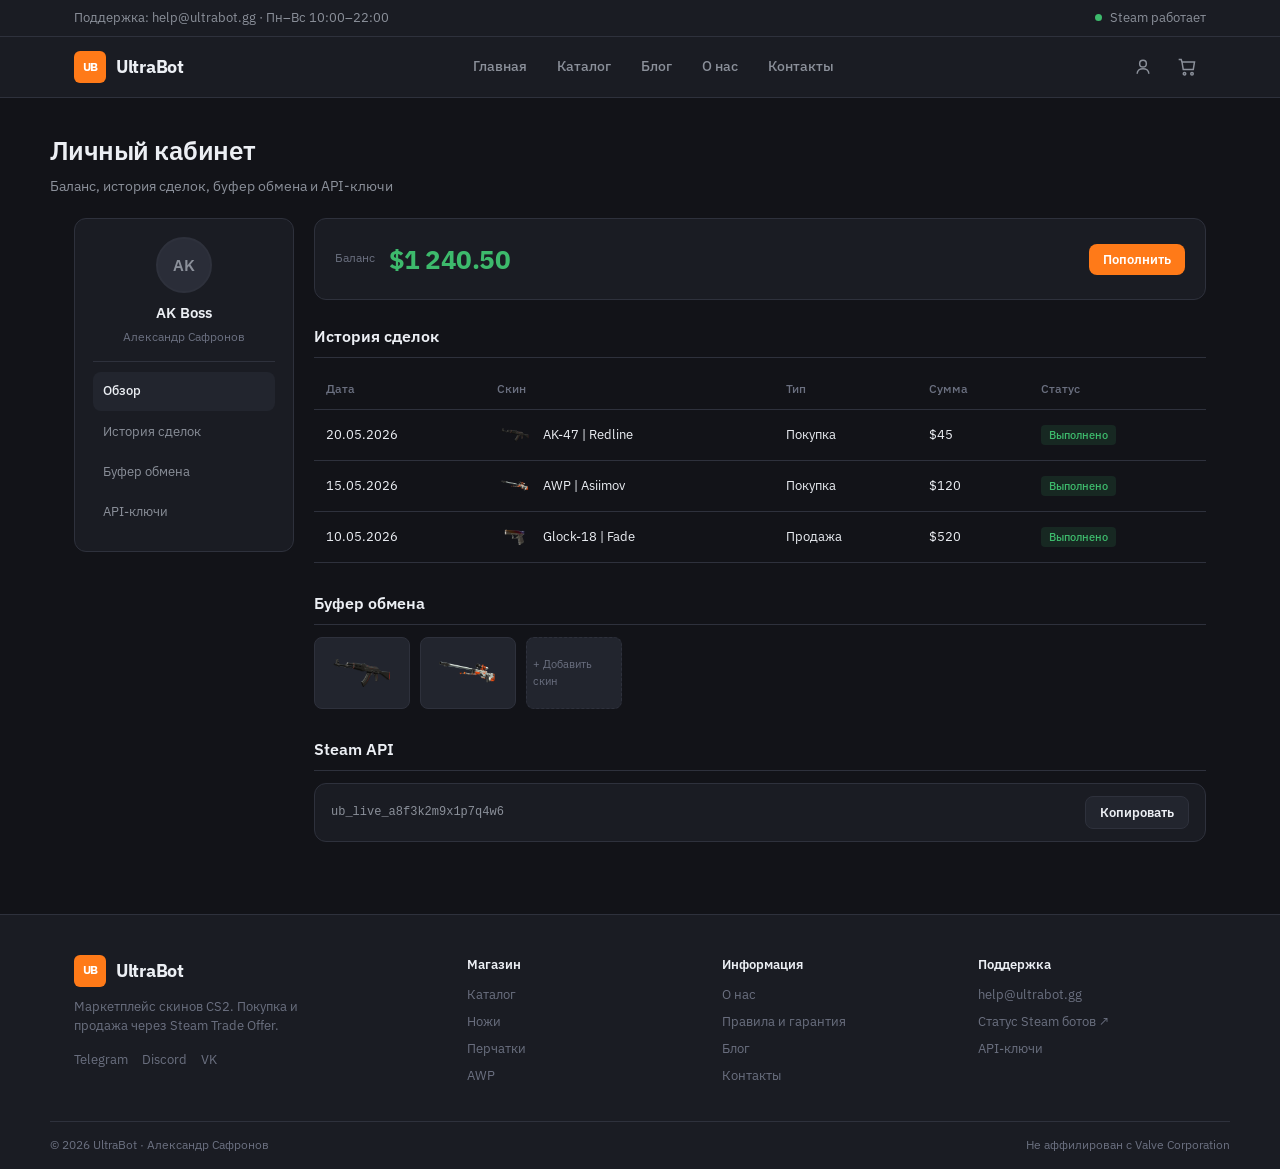
==== account.html @ 22d4b92a "Add UltraBot CS2 marketplace site (lab 3)" ====
<!DOCTYPE html>
<html lang="ru">
<head>
  <meta charset="UTF-8">
  <meta name="viewport" content="width=device-width, initial-scale=1.0">
  <title>Личный кабинет | UltraBot</title>
  <link rel="stylesheet" href="css/style.css">
</head>
<body>
  <div id="site-header"></div>

  <div class="container page-header">
    <h1>Личный кабинет</h1>
    <p>Баланс, история сделок, буфер обмена и API-ключи</p>
  </div>

  <div class="container" id="accountContent"></div>

  <div id="site-footer"></div>
  <script src="js/data.js"></script>
  <script src="js/main.js"></script>
  <script>initLayout("account"); initAccount();</script>
</body>
</html>
---- css/style.css ----
@import url("https://fonts.googleapis.com/css2?family=IBM+Plex+Sans:wght@400;500;600;700&display=swap");

:root {
  --bg: #121318;
  --bg2: #1a1c23;
  --bg3: #22252e;
  --bg4: #2a2d38;
  --border: #2e313c;
  --border-light: #3a3d4a;
  --text: #eceff4;
  --muted: #8b909a;
  --muted2: #6b7080;
  --accent: #ff7a18;
  --accent-hover: #ff9142;
  --accent-soft: rgba(255, 122, 24, 0.12);
  --green: #3dba6c;
  --green-soft: rgba(61, 186, 108, 0.12);
  --danger: #e05252;
  --radius: 8px;
  --radius-lg: 12px;
  --font: "IBM Plex Sans", "Segoe UI", system-ui, sans-serif;
  --shadow: 0 1px 2px rgba(0, 0, 0, 0.25);
  --shadow-md: 0 4px 16px rgba(0, 0, 0, 0.35);
}

*, *::before, *::after { box-sizing: border-box; margin: 0; padding: 0; }

html { scroll-behavior: smooth; }

body {
  font-family: var(--font);
  background: var(--bg);
  color: var(--text);
  min-height: 100vh;
  line-height: 1.55;
  font-size: 15px;
  -webkit-font-smoothing: antialiased;
}

a { color: inherit; text-decoration: none; transition: color 0.15s, border-color 0.15s, background 0.15s; }
a:hover { color: var(--accent); }

.container { max-width: 1180px; margin: 0 auto; padding: 0 24px; }

/* Top bar */
.topbar {
  background: var(--bg2);
  border-bottom: 1px solid var(--border);
  font-size: 13px;
  color: var(--muted);
}
.topbar-inner {
  display: flex; align-items: center; justify-content: space-between;
  height: 36px; gap: 16px;
}
.topbar a { color: var(--muted); }
.topbar a:hover { color: var(--text); }
.topbar-status { display: flex; align-items: center; gap: 8px; }
.status-dot {
  width: 7px; height: 7px; border-radius: 50%; background: var(--green);
}

/* Header */
.header {
  position: sticky; top: 0; z-index: 100;
  background: var(--bg2);
  border-bottom: 1px solid var(--border);
}

.header-inner {
  display: flex; align-items: center; justify-content: space-between;
  height: 60px; gap: 20px;
}

.logo {
  display: flex; align-items: center; gap: 10px;
  font-size: 18px; font-weight: 700; color: var(--text); flex-shrink: 0;
}
.logo-mark {
  width: 32px; height: 32px; border-radius: 6px;
  background: var(--accent); color: #fff;
  display: flex; align-items: center; justify-content: center;
  font-size: 12px; font-weight: 700; letter-spacing: -0.5px;
}
.logo-text { letter-spacing: -0.3px; }

.nav { display: flex; gap: 2px; }
.nav-link {
  padding: 8px 14px; border-radius: 6px;
  color: var(--muted); font-size: 14px; font-weight: 500;
}
.nav-link:hover { color: var(--text); background: var(--bg3); }
.nav-link.active { color: var(--text); background: var(--bg3); }

.header-actions { display: flex; align-items: center; gap: 6px; }
.btn-icon {
  width: 38px; height: 38px; display: flex; align-items: center; justify-content: center;
  border-radius: 6px; background: transparent; border: none;
  color: var(--muted); position: relative; cursor: pointer;
}
.btn-icon:hover { background: var(--bg3); color: var(--text); }
.btn-icon svg { width: 20px; height: 20px; }

.cart-badge {
  position: absolute; top: 2px; right: 2px;
  background: var(--accent); color: #fff; font-size: 10px; font-weight: 600;
  min-width: 16px; height: 16px; border-radius: 8px; padding: 0 4px;
  display: flex; align-items: center; justify-content: center;
}
.cart-badge[hidden] { display: none; }

.burger {
  display: none; background: none; border: none;
  color: var(--text); font-size: 22px; cursor: pointer; padding: 4px;
}
.mobile-nav {
  display: none; flex-direction: column; padding: 8px 24px 16px;
  border-top: 1px solid var(--border); background: var(--bg2);
}
.mobile-nav a {
  padding: 12px 0; color: var(--muted); font-size: 14px;
  border-bottom: 1px solid var(--border);
}
.mobile-nav.open { display: flex; }

/* Buttons */
.btn {
  display: inline-flex; align-items: center; justify-content: center; gap: 8px;
  padding: 10px 20px; border-radius: var(--radius); border: none;
  font-family: inherit; font-size: 14px; font-weight: 600; cursor: pointer;
  transition: background 0.15s, opacity 0.15s;
}
.btn-buy { background: var(--accent); color: #fff; }
.btn-buy:hover { background: var(--accent-hover); }
.btn-ghost {
  background: var(--bg3); color: var(--text);
  border: 1px solid var(--border);
}
.btn-ghost:hover { border-color: var(--border-light); background: var(--bg4); }
.btn-sm { padding: 7px 14px; font-size: 13px; }
.btn-lg { padding: 12px 24px; font-size: 15px; }
.btn-full { width: 100%; }
.btn:disabled { opacity: 0.45; cursor: not-allowed; }

/* Hero */
.hero { padding: 48px 0 32px; border-bottom: 1px solid var(--border); }
.hero-grid {
  display: grid; grid-template-columns: 1.1fr 0.9fr; gap: 48px; align-items: center;
}
.hero-label {
  display: inline-block; font-size: 12px; font-weight: 600;
  text-transform: uppercase; letter-spacing: 0.06em;
  color: var(--accent); margin-bottom: 12px;
}
.hero h1 {
  font-size: clamp(28px, 4vw, 40px); font-weight: 700;
  line-height: 1.2; letter-spacing: -0.02em; margin-bottom: 14px;
}
.hero p {
  color: var(--muted); font-size: 16px; margin-bottom: 24px;
  max-width: 460px; line-height: 1.6;
}
.hero-stats {
  display: flex; gap: 28px; margin-bottom: 28px; padding: 16px 0;
  border-top: 1px solid var(--border); border-bottom: 1px solid var(--border);
}
.hero-stat strong {
  display: block; font-size: 22px; font-weight: 700;
  color: var(--text); letter-spacing: -0.02em;
}
.hero-stat span { font-size: 12px; color: var(--muted2); }
.hero-actions { display: flex; gap: 10px; flex-wrap: wrap; }

.hero-showcase {
  background: var(--bg2); border: 1px solid var(--border);
  border-radius: var(--radius-lg); overflow: hidden;
}
.hero-showcase-head {
  padding: 14px 18px; border-bottom: 1px solid var(--border);
  display: flex; justify-content: space-between; align-items: center;
  font-size: 13px; color: var(--muted);
}
.hero-showcase-head strong { color: var(--text); font-weight: 600; }
.hero-showcase-body {
  padding: 24px; display: flex; flex-direction: column;
  align-items: center; gap: 16px;
  background: linear-gradient(180deg, var(--bg3) 0%, var(--bg2) 100%);
}
.hero-showcase-body img {
  max-width: 280px; max-height: 180px; object-fit: contain;
}
.hero-showcase-meta { text-align: center; width: 100%; }
.hero-showcase-meta h3 { font-size: 16px; font-weight: 600; margin-bottom: 4px; }
.hero-showcase-meta .price { font-size: 20px; color: var(--green); }
.hero-showcase-foot {
  padding: 12px 18px; border-top: 1px solid var(--border);
  display: grid; grid-template-columns: 1fr 1fr 1fr; gap: 8px;
}
.hero-mini { text-align: center; padding: 8px 4px; border-radius: 6px; background: var(--bg3); color: inherit; }
.hero-mini:hover { background: var(--bg4); }
.hero-mini img { height: 36px; object-fit: contain; margin-bottom: 4px; }
.hero-mini span { display: block; font-size: 11px; color: var(--muted2); }

/* Sections */
section { padding: 40px 0; }
.section-header {
  display: flex; align-items: baseline; justify-content: space-between;
  margin-bottom: 20px; gap: 12px;
}
.section-header h2 { font-size: 20px; font-weight: 600; letter-spacing: -0.01em; }
.link-arrow { font-size: 13px; font-weight: 500; color: var(--muted); }
.link-arrow:hover { color: var(--accent); }

/* Trust strip */
.trust-strip {
  display: grid; grid-template-columns: repeat(4, 1fr);
  gap: 1px; background: var(--border);
  border: 1px solid var(--border); border-radius: var(--radius-lg);
  overflow: hidden; margin: 32px 0;
}
.trust-item {
  background: var(--bg2); padding: 20px 18px;
}
.trust-item h4 { font-size: 14px; font-weight: 600; margin-bottom: 4px; }
.trust-item p { font-size: 12px; color: var(--muted); line-height: 1.45; }

/* Categories */
.categories-grid {
  display: grid; grid-template-columns: repeat(4, 1fr); gap: 12px;
}
.category-card {
  background: var(--bg2); border: 1px solid var(--border);
  border-radius: var(--radius-lg); padding: 16px;
  transition: border-color 0.15s;
  color: var(--text);
}
.category-card:hover { border-color: var(--border-light); }
.cat-preview {
  height: 88px; margin-bottom: 12px;
  display: flex; align-items: center; justify-content: center;
  background: var(--bg3); border-radius: var(--radius);
}
.cat-preview img {
  max-height: 72px; max-width: 100%; object-fit: contain;
}
.category-card h3 { font-size: 15px; font-weight: 600; margin-bottom: 2px; }
.category-card span { color: var(--muted2); font-size: 12px; }

/* Skin cards */
.skins-grid {
  display: grid; grid-template-columns: repeat(auto-fill, minmax(220px, 1fr)); gap: 12px;
}
.skin-card {
  background: var(--bg2); border: 1px solid var(--border);
  border-radius: var(--radius-lg); overflow: hidden;
  transition: border-color 0.15s;
}
.skin-card:hover { border-color: var(--border-light); }
.skin-card.out-of-stock { opacity: 0.65; }

.badge-hot, .badge-oos {
  position: absolute; top: 8px; z-index: 2;
  font-size: 10px; font-weight: 600; padding: 3px 7px; border-radius: 4px;
  letter-spacing: 0.02em; text-transform: uppercase;
}
.badge-hot { left: 8px; background: var(--accent-soft); color: var(--accent); }
.badge-oos { right: 8px; background: rgba(224, 82, 82, 0.15); color: var(--danger); }

.skin-preview {
  display: block; height: 148px; position: relative; overflow: hidden;
  background: var(--bg3);
}
.skin-3d {
  height: 100%; display: flex; align-items: center; justify-content: center;
  padding: 16px;
}
.skin-img {
  max-width: 100%; max-height: 116px; object-fit: contain;
  transition: transform 0.2s;
}
.skin-card:hover .skin-img { transform: scale(1.03); }

.skin-info { padding: 14px; border-top: 1px solid var(--border); }
.skin-rarity {
  font-size: 10px; font-weight: 600; text-transform: uppercase;
  letter-spacing: 0.05em;
}
.skin-info h3 { font-size: 14px; font-weight: 500; margin: 4px 0 8px; line-height: 1.35; }
.skin-info h3 a { color: var(--text); }
.skin-info h3 a:hover { color: var(--accent); }
.skin-meta {
  display: flex; gap: 8px; font-size: 12px; color: var(--muted2); margin-bottom: 8px;
}
.quality {
  background: var(--bg4); padding: 1px 6px; border-radius: 3px;
  font-size: 11px; font-weight: 600; color: var(--muted);
}

.float-bar { height: 3px; background: var(--bg4); border-radius: 2px; margin-bottom: 10px; overflow: hidden; }
.float-bar.large { height: 4px; margin: 14px 0; }
.float-fill { height: 100%; border-radius: 2px; }

.skin-price-row { display: flex; align-items: center; justify-content: space-between; gap: 8px; }
.price { font-size: 16px; font-weight: 700; color: var(--green); letter-spacing: -0.02em; }
.price.big { font-size: 28px; }
.price-crypto { display: block; font-size: 11px; color: var(--muted2); margin-top: 1px; }

/* Page header */
.page-header { padding: 32px 0 20px; }
.page-header h1 { font-size: 26px; font-weight: 600; letter-spacing: -0.02em; margin-bottom: 6px; }
.page-header p { color: var(--muted); font-size: 14px; }

/* Catalog */
.catalog-layout {
  display: grid; grid-template-columns: 240px 1fr; gap: 20px;
  padding-bottom: 48px;
}
.filters {
  background: var(--bg2); border: 1px solid var(--border);
  border-radius: var(--radius-lg); padding: 18px;
  height: fit-content; position: sticky; top: 72px;
}
.filters h3 {
  font-size: 14px; font-weight: 600; margin-bottom: 14px;
  padding-bottom: 10px; border-bottom: 1px solid var(--border);
}
.filter-group { margin-bottom: 14px; }
.filter-group label { display: block; font-size: 12px; color: var(--muted); margin-bottom: 5px; }
.filter-group select, .filter-group input[type="text"] {
  width: 100%; padding: 8px 10px; border-radius: var(--radius);
  background: var(--bg3); border: 1px solid var(--border); color: var(--text);
  font-family: inherit; font-size: 13px;
}
.filter-group select:focus, .filter-group input:focus { outline: none; border-color: var(--border-light); }
.filter-group input[type="range"] { width: 100%; accent-color: var(--accent); }
.filter-cats { display: flex; flex-wrap: wrap; gap: 5px; margin-bottom: 14px; }
.cat-filter {
  padding: 5px 10px; border-radius: 5px; font-size: 12px;
  background: var(--bg3); border: 1px solid var(--border); color: var(--muted);
  cursor: pointer; font-family: inherit;
}
.cat-filter.active { background: var(--accent-soft); border-color: var(--accent); color: var(--accent); }
.cat-filter:hover:not(.active) { border-color: var(--border-light); color: var(--text); }
.filter-check { display: flex; align-items: center; gap: 8px; font-size: 13px; color: var(--muted); cursor: pointer; }
.catalog-toolbar { margin-bottom: 14px; font-size: 13px; color: var(--muted); }
.catalog-toolbar strong { color: var(--text); font-weight: 600; }

/* Skin detail */
.skin-detail-grid {
  display: grid; grid-template-columns: 1fr 1fr; gap: 32px;
  padding-bottom: 48px;
}
.viewer-3d {
  height: 340px; border-radius: var(--radius-lg);
  background: var(--bg2); border: 1px solid var(--border);
  display: flex; align-items: center; justify-content: center;
  overflow: hidden;
}
.viewer-model { display: flex; align-items: center; justify-content: center; }
.viewer-img { max-width: 300px; max-height: 240px; object-fit: contain; }
.viewer-hint { font-size: 12px; color: var(--muted2); margin: 10px 0; text-align: center; }
.viewer-controls {
  display: flex; align-items: center; justify-content: center; gap: 12px;
  font-size: 13px; color: var(--muted);
}

.skin-detail-info h1 { font-size: 24px; font-weight: 600; margin: 6px 0 18px; letter-spacing: -0.02em; }
.detail-stats {
  display: grid; grid-template-columns: repeat(2, 1fr); gap: 8px; margin-bottom: 6px;
}
.stat-box {
  background: var(--bg2); border: 1px solid var(--border);
  border-radius: var(--radius); padding: 12px 14px;
}
.stat-box span { display: block; font-size: 11px; color: var(--muted2); margin-bottom: 2px; }
.stat-box strong { font-size: 15px; font-weight: 600; }
.price-block { margin: 18px 0; padding: 16px 0; border-top: 1px solid var(--border); border-bottom: 1px solid var(--border); }
.detail-actions { display: flex; gap: 10px; flex-wrap: wrap; margin-bottom: 24px; }
.history-block h3 { font-size: 14px; font-weight: 600; margin-bottom: 10px; color: var(--muted); }
.history-table { width: 100%; border-collapse: collapse; font-size: 13px; }
.history-table td { padding: 9px 0; border-bottom: 1px solid var(--border); color: var(--muted); }
.history-table td:nth-child(2) { color: var(--green); font-weight: 600; }

/* Cart */
.cart-layout { display: grid; grid-template-columns: 1fr 320px; gap: 20px; padding-bottom: 48px; }
.cart-item {
  display: grid; grid-template-columns: 56px 1fr auto auto auto;
  align-items: center; gap: 14px; padding: 14px;
  background: var(--bg2); border: 1px solid var(--border);
  border-radius: var(--radius-lg); margin-bottom: 8px;
}
.cart-item-preview {
  width: 56px; height: 56px; border-radius: var(--radius);
  background: var(--bg3); display: flex; align-items: center;
  justify-content: center; overflow: hidden; padding: 4px;
}
.cart-img { width: 100%; height: 100%; object-fit: contain; }
.cart-item-info h3 { font-size: 14px; font-weight: 500; }
.cart-item-info span { font-size: 12px; color: var(--muted2); }
.cart-item-qty { display: flex; align-items: center; gap: 6px; font-size: 14px; }
.cart-item-qty button {
  width: 28px; height: 28px; border-radius: 5px;
  background: var(--bg3); border: 1px solid var(--border);
  color: var(--text); cursor: pointer; font-size: 16px; line-height: 1;
}
.cart-item-qty button:hover { border-color: var(--border-light); }
.cart-item-price { font-weight: 600; color: var(--green); white-space: nowrap; font-size: 15px; }
.cart-remove {
  background: none; border: none; color: var(--muted2);
  cursor: pointer; font-size: 18px; padding: 4px;
}
.cart-remove:hover { color: var(--danger); }

.checkout-panel {
  background: var(--bg2); border: 1px solid var(--border);
  border-radius: var(--radius-lg); padding: 20px;
  height: fit-content; position: sticky; top: 72px;
}
.checkout-panel h2 { font-size: 16px; font-weight: 600; margin-bottom: 14px; }
.checkout-panel h3 { font-size: 12px; font-weight: 600; margin: 14px 0 8px; color: var(--muted2); text-transform: uppercase; letter-spacing: 0.04em; }
.checkout-row { display: flex; justify-content: space-between; padding: 5px 0; font-size: 14px; color: var(--muted); }
.checkout-row.total {
  font-size: 16px; font-weight: 600; color: var(--text);
  border-top: 1px solid var(--border); padding-top: 12px; margin: 8px 0 14px;
}
.checkout-row.total span:last-child { color: var(--green); }
.radio-card {
  display: flex; align-items: center; gap: 8px; padding: 10px 12px;
  background: var(--bg3); border: 1px solid var(--border);
  border-radius: var(--radius); margin-bottom: 5px;
  font-size: 13px; cursor: pointer; color: var(--muted);
}
.radio-card:has(input:checked) { border-color: var(--accent); color: var(--text); background: var(--accent-soft); }

.empty-cart, .empty-msg { text-align: center; padding: 48px 20px; color: var(--muted); }
.empty-cart p { font-size: 16px; margin-bottom: 16px; }

/* Account */
.account-grid { display: grid; grid-template-columns: 220px 1fr; gap: 20px; padding-bottom: 48px; }
.account-sidebar {
  background: var(--bg2); border: 1px solid var(--border);
  border-radius: var(--radius-lg); padding: 18px; height: fit-content;
}
.user-card { text-align: center; padding-bottom: 14px; border-bottom: 1px solid var(--border); margin-bottom: 10px; }
.avatar {
  width: 56px; height: 56px; border-radius: 50%; margin: 0 auto 8px;
  background: var(--bg4); border: 2px solid var(--border);
  display: flex; align-items: center; justify-content: center;
  font-weight: 600; font-size: 16px; color: var(--muted);
}
.user-card h3 { font-size: 15px; font-weight: 600; }
.user-card span { font-size: 12px; color: var(--muted2); }
.account-nav a {
  display: block; padding: 9px 10px; border-radius: var(--radius);
  color: var(--muted); font-size: 13px; margin-bottom: 2px;
}
.account-nav a.active, .account-nav a:hover { background: var(--bg3); color: var(--text); }
.account-nav a.active { font-weight: 500; }

.balance-card {
  background: var(--bg2); border: 1px solid var(--border);
  border-radius: var(--radius-lg); padding: 20px;
  display: flex; align-items: center; gap: 14px; margin-bottom: 24px;
}
.balance-card span { color: var(--muted2); font-size: 12px; display: block; margin-bottom: 2px; }
.balance-card strong { font-size: 26px; flex: 1; color: var(--green); font-weight: 700; letter-spacing: -0.02em; }

.account-main h2 {
  font-size: 16px; font-weight: 600; margin-bottom: 12px;
  padding-bottom: 8px; border-bottom: 1px solid var(--border);
}
.data-table { width: 100%; border-collapse: collapse; font-size: 13px; margin-bottom: 28px; }
.data-table th {
  text-align: left; padding: 10px 12px; color: var(--muted2);
  border-bottom: 1px solid var(--border); font-weight: 500; font-size: 12px;
}
.data-table td { padding: 11px 12px; border-bottom: 1px solid var(--border); }
.history-skin-cell { display: flex; align-items: center; gap: 10px; }
.table-skin-img { width: 36px; height: 28px; object-fit: contain; }
.status { font-size: 11px; padding: 3px 8px; border-radius: 4px; font-weight: 500; }
.status.ok { background: var(--green-soft); color: var(--green); }

.buffer-grid { display: flex; gap: 10px; margin-bottom: 28px; flex-wrap: wrap; }
.buffer-item, .buffer-empty {
  width: 96px; height: 72px; border-radius: var(--radius);
  background: var(--bg3); border: 1px solid var(--border);
  display: flex; align-items: center; justify-content: center;
  overflow: hidden; padding: 6px;
}
.buffer-empty { color: var(--muted2); font-size: 11px; border-style: dashed; }
.buffer-img { width: 100%; height: 100%; object-fit: contain; }

.api-block {
  display: flex; align-items: center; gap: 10px;
  background: var(--bg2); border: 1px solid var(--border);
  border-radius: var(--radius-lg); padding: 12px 16px;
}
.api-block code { font-size: 12px; color: var(--muted); flex: 1; word-break: break-all; font-family: "Consolas", monospace; }

/* Blog */
.blog-grid {
  display: grid; grid-template-columns: repeat(auto-fill, minmax(260px, 1fr));
  gap: 12px; padding-bottom: 48px;
}
.blog-card {
  background: var(--bg2); border: 1px solid var(--border);
  border-radius: var(--radius-lg); overflow: hidden;
  transition: border-color 0.15s;
}
.blog-card:hover { border-color: var(--border-light); }
.blog-thumb {
  height: 120px; background: var(--bg3);
  display: flex; align-items: center; justify-content: center;
  border-bottom: 1px solid var(--border);
}
.blog-thumb img { max-height: 96px; max-width: 85%; object-fit: contain; }
.blog-card .blog-tag,
.blog-card time,
.blog-card h3,
.blog-card p,
.blog-card .link-arrow { margin-left: 18px; margin-right: 18px; }
.blog-card .blog-tag { margin-top: 14px; }
.blog-card .link-arrow { display: inline-block; margin-bottom: 18px; font-size: 13px; }
.blog-tag {
  display: inline-block; font-size: 10px; font-weight: 600;
  background: var(--bg4); color: var(--muted); text-transform: uppercase;
  letter-spacing: 0.04em; padding: 3px 7px; border-radius: 3px; margin-bottom: 6px;
}
.blog-card time { font-size: 12px; color: var(--muted2); display: block; margin-bottom: 6px; }
.blog-card h3 { font-size: 15px; font-weight: 600; margin-bottom: 6px; line-height: 1.4; }
.blog-card p { font-size: 13px; color: var(--muted); margin-bottom: 10px; line-height: 1.5; }

/* Content pages */
.content-page { max-width: 720px; padding-bottom: 48px; }
.content-page h2 {
  font-size: 18px; font-weight: 600; margin: 28px 0 10px;
  letter-spacing: -0.01em;
}
.content-page p, .content-page li { color: var(--muted); margin-bottom: 10px; font-size: 14px; line-height: 1.65; }
.content-page ul { padding-left: 18px; margin-bottom: 14px; }
.content-page strong { color: var(--text); font-weight: 600; }

.contact-grid { display: grid; grid-template-columns: 1fr 1fr; gap: 16px; padding-bottom: 48px; }
.contact-card {
  background: var(--bg2); border: 1px solid var(--border);
  border-radius: var(--radius-lg); padding: 22px;
}
.contact-card h3 { margin-bottom: 12px; font-size: 15px; font-weight: 600; }
.contact-card p { color: var(--muted); font-size: 14px; margin-bottom: 6px; }
.contact-form { display: flex; flex-direction: column; gap: 10px; }
.contact-form input, .contact-form textarea {
  padding: 10px 12px; border-radius: var(--radius);
  background: var(--bg3); border: 1px solid var(--border); color: var(--text);
  font-family: inherit; font-size: 14px;
}
.contact-form input:focus, .contact-form textarea:focus { outline: none; border-color: var(--border-light); }
.contact-form textarea { min-height: 110px; resize: vertical; }

/* Footer */
.footer {
  background: var(--bg2); border-top: 1px solid var(--border);
  padding: 40px 0 0; margin-top: 24px;
}
.footer-grid {
  display: grid; grid-template-columns: 1.6fr 1fr 1fr 1fr; gap: 28px;
  padding-bottom: 28px;
}
.footer-brand p { color: var(--muted2); font-size: 13px; margin: 10px 0 14px; max-width: 260px; line-height: 1.5; }
.footer h4 { font-size: 13px; font-weight: 600; margin-bottom: 10px; color: var(--text); }
.footer a { display: block; color: var(--muted2); font-size: 13px; margin-bottom: 7px; }
.footer a:hover { color: var(--text); }
.socials { display: flex; gap: 14px; }
.socials a { display: inline; font-size: 13px; }
.footer-bottom {
  display: flex; justify-content: space-between; padding: 14px 0;
  border-top: 1px solid var(--border); font-size: 12px; color: var(--muted2);
}

/* Toast */
.toast {
  position: fixed; bottom: 20px; right: 20px; z-index: 999;
  background: var(--bg3); border: 1px solid var(--border-light);
  color: var(--text); padding: 12px 18px; border-radius: var(--radius);
  font-size: 13px; box-shadow: var(--shadow-md);
  transform: translateY(60px); opacity: 0; transition: 0.25s ease;
}
.toast.show { transform: translateY(0); opacity: 1; }

/* Responsive */
@media (max-width: 900px) {
  .hero-grid, .skin-detail-grid, .cart-layout, .account-grid, .catalog-layout, .contact-grid { grid-template-columns: 1fr; }
  .categories-grid, .trust-strip { grid-template-columns: repeat(2, 1fr); }
  .footer-grid { grid-template-columns: 1fr 1fr; }
  .nav, .header-actions { display: none; }
  .burger { display: block; }
  .filters { position: static; }
  .cart-item { grid-template-columns: 48px 1fr; gap: 8px; }
  .cart-item-qty, .cart-item-price, .cart-remove { grid-column: 2; }
  .hero-stats { gap: 16px; }
}

@media (max-width: 500px) {
  .categories-grid, .trust-strip { grid-template-columns: 1fr; }
  .footer-grid { grid-template-columns: 1fr; }
  .footer-bottom { flex-direction: column; gap: 4px; }
  .hero-showcase-foot { grid-template-columns: 1fr; }
}
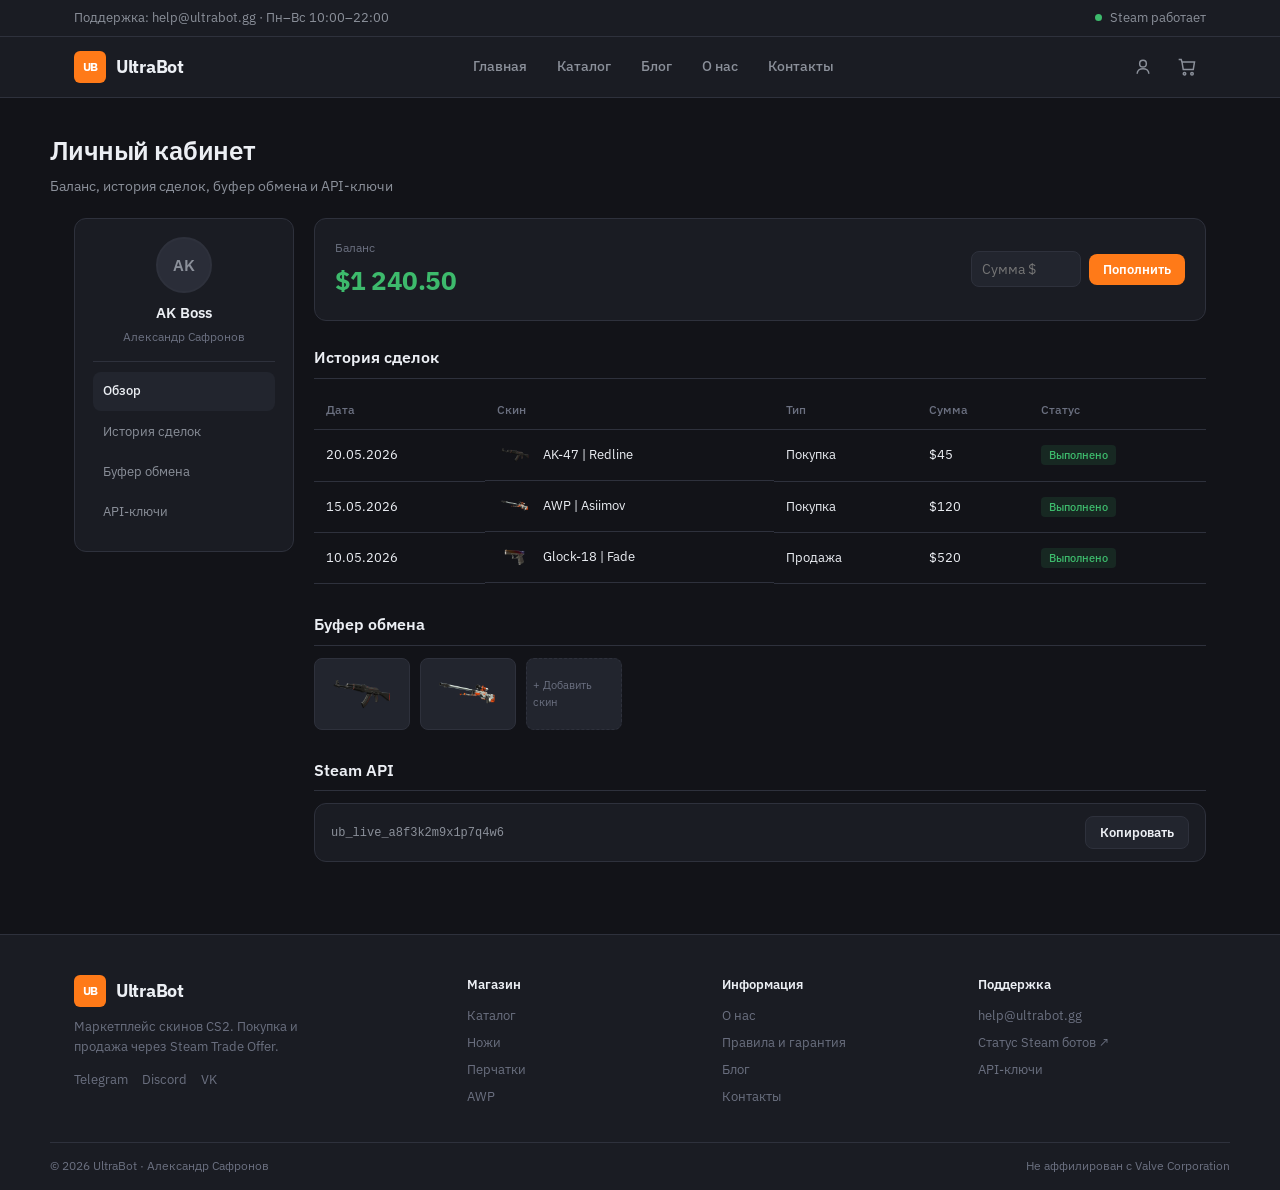
==== commit 71a15330: "Add JS form handlers for lab assignment" ====
--- a/account.html
+++ b/account.html
@@ -19,6 +19,7 @@
   <div id="site-footer"></div>
   <script src="js/data.js"></script>
   <script src="js/main.js"></script>
+  <script src="js/forms.js"></script>
   <script>initLayout("account"); initAccount();</script>
 </body>
 </html>
--- a/css/style.css
+++ b/css/style.css
@@ -341,7 +341,37 @@
 }
 .cat-filter.active { background: var(--accent-soft); border-color: var(--accent); color: var(--accent); }
 .cat-filter:hover:not(.active) { border-color: var(--border-light); color: var(--text); }
-.filter-check { display: flex; align-items: center; gap: 8px; font-size: 13px; color: var(--muted); cursor: pointer; }
+.filter-check { display: flex; align-items: center; gap: 8px; font-size: 13px; color: var(--muted); cursor: pointer; margin-bottom: 14px; }
+.filter-actions { display: flex; gap: 8px; }
+.filter-actions .btn { flex: 1; }
+
+.form-error {
+  font-size: 13px; color: var(--danger); margin-bottom: 10px;
+  padding: 8px 10px; background: rgba(224, 82, 82, 0.1);
+  border-radius: var(--radius); border: 1px solid rgba(224, 82, 82, 0.25);
+}
+.form-error[hidden] { display: none; }
+
+.subscribe-section { padding: 40px 0 48px; border-top: 1px solid var(--border); }
+.subscribe-box {
+  display: flex; align-items: center; justify-content: space-between; gap: 24px;
+  background: var(--bg2); border: 1px solid var(--border);
+  border-radius: var(--radius-lg); padding: 28px 32px; flex-wrap: wrap;
+}
+.subscribe-box h2 { font-size: 18px; font-weight: 600; margin-bottom: 6px; }
+.subscribe-box p { font-size: 14px; color: var(--muted); max-width: 420px; }
+.subscribe-form { display: flex; gap: 8px; flex: 1; min-width: 260px; max-width: 400px; }
+.subscribe-form input {
+  flex: 1; padding: 10px 12px; border-radius: var(--radius);
+  background: var(--bg3); border: 1px solid var(--border); color: var(--text);
+  font-family: inherit; font-size: 14px;
+}
+.checkout-panel .filter-group label { display: block; font-size: 12px; color: var(--muted); margin-bottom: 5px; }
+.checkout-panel .filter-group input {
+  width: 100%; padding: 8px 10px; border-radius: var(--radius);
+  background: var(--bg3); border: 1px solid var(--border); color: var(--text);
+  font-family: inherit; font-size: 13px;
+}
 .catalog-toolbar { margin-bottom: 14px; font-size: 13px; color: var(--muted); }
 .catalog-toolbar strong { color: var(--text); font-weight: 600; }
 
@@ -460,10 +490,17 @@
 .balance-card {
   background: var(--bg2); border: 1px solid var(--border);
   border-radius: var(--radius-lg); padding: 20px;
-  display: flex; align-items: center; gap: 14px; margin-bottom: 24px;
+  display: flex; align-items: center; justify-content: space-between; gap: 14px;
+  margin-bottom: 24px; flex-wrap: wrap;
 }
 .balance-card span { color: var(--muted2); font-size: 12px; display: block; margin-bottom: 2px; }
-.balance-card strong { font-size: 26px; flex: 1; color: var(--green); font-weight: 700; letter-spacing: -0.02em; }
+.balance-card strong { font-size: 26px; color: var(--green); font-weight: 700; letter-spacing: -0.02em; }
+.deposit-form { display: flex; gap: 8px; align-items: center; }
+.deposit-form input {
+  width: 110px; padding: 8px 10px; border-radius: var(--radius);
+  background: var(--bg3); border: 1px solid var(--border); color: var(--text);
+  font-family: inherit; font-size: 14px;
+}
 
 .account-main h2 {
   font-size: 16px; font-weight: 600; margin-bottom: 12px;
